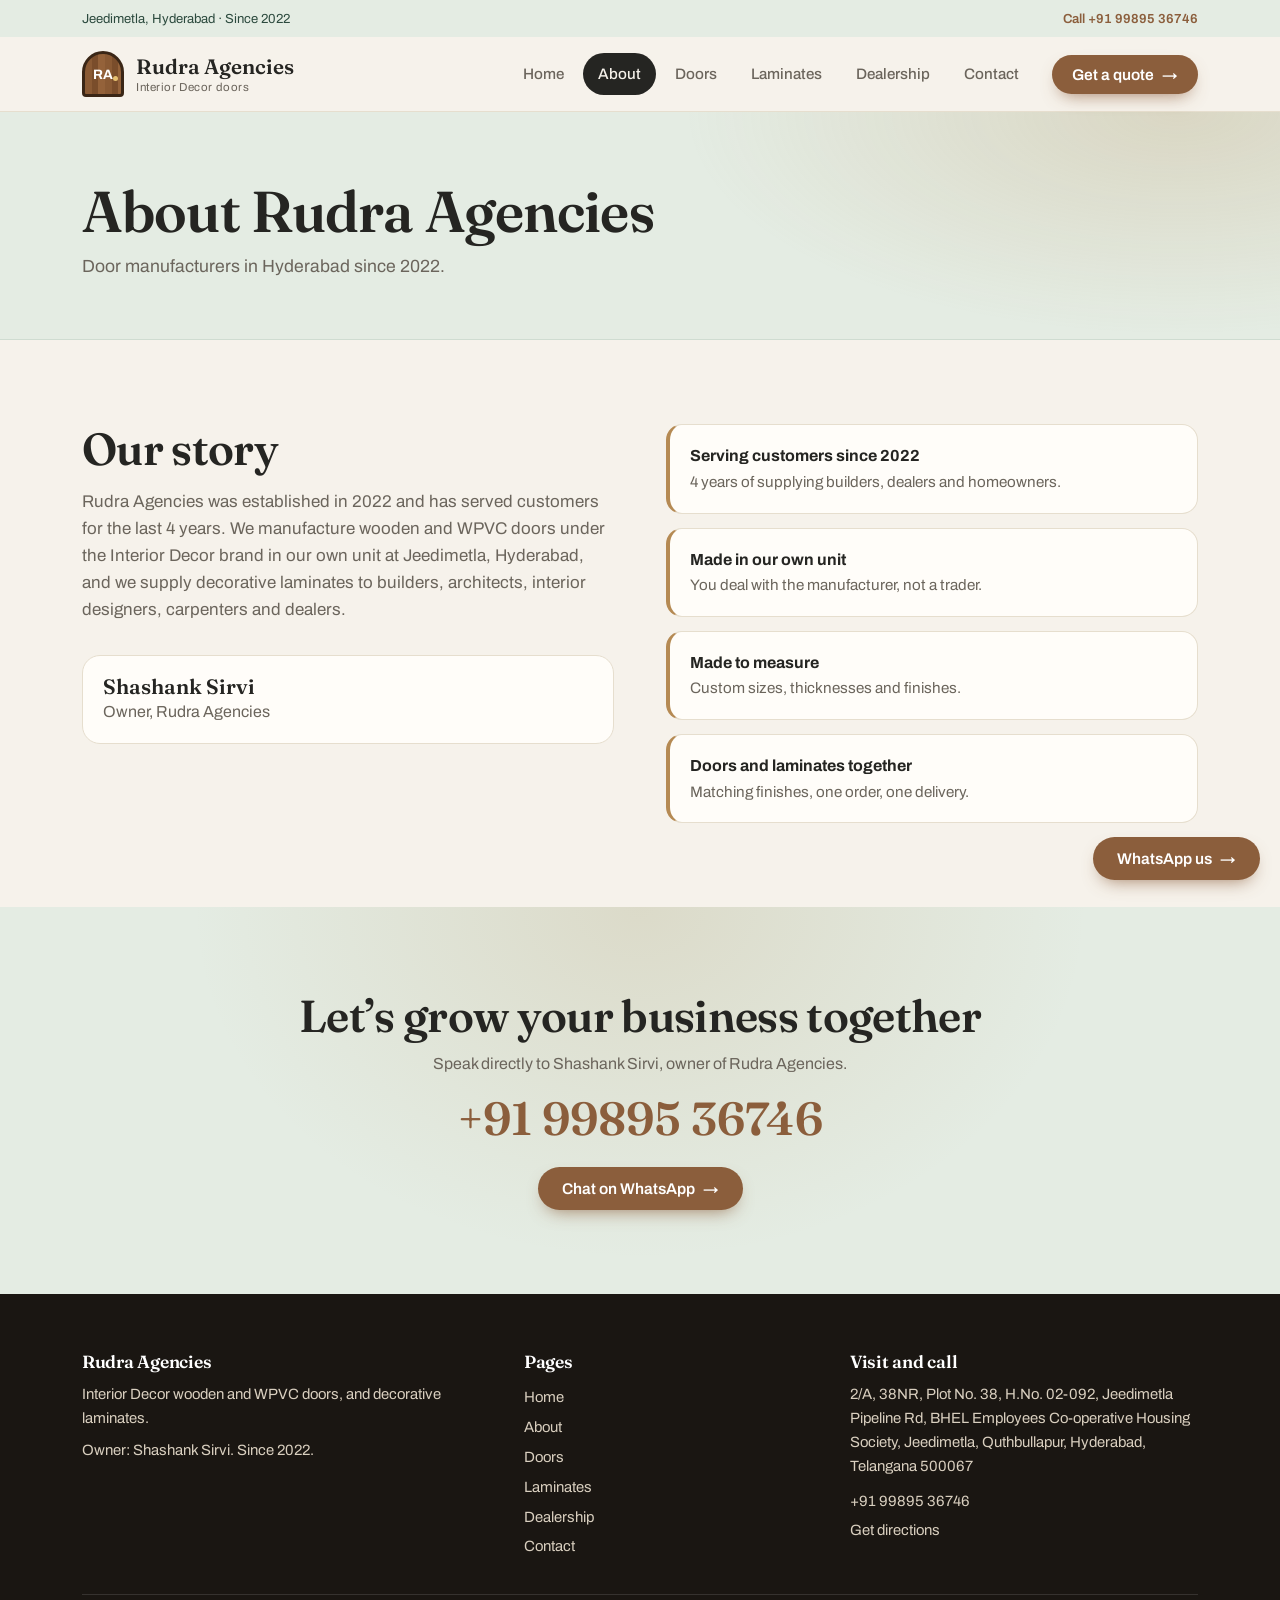
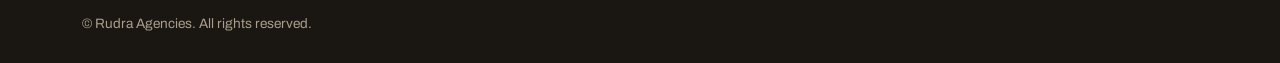
==== about.html @ baea0a68 "Add files via upload" ====
<!DOCTYPE html>
<html lang="en"><head><meta charset="utf-8"><meta name="viewport" content="width=device-width, initial-scale=1, viewport-fit=cover">
<title>About Us | Rudra Agencies, Door Manufacturers in Hyderabad</title><meta name="description" content="Rudra Agencies, owned by Shashank Sirvi, has made Interior Decor wooden and WPVC doors in Jeedimetla, Hyderabad since 2022.">
<link rel="preconnect" href="https://fonts.googleapis.com"><link rel="preconnect" href="https://fonts.gstatic.com" crossorigin>
<link href="https://fonts.googleapis.com/css2?family=Archivo:wght@400;500;600;700&family=Fraunces:opsz,wght@9..144,500;9..144,600&display=swap" rel="stylesheet">
<link rel="stylesheet" href="style.css"><script>document.documentElement.classList.add("js");setTimeout(function(){[].forEach.call(document.querySelectorAll(".rv"),function(e){e.classList.add("in")})},3500)</script></head><body>
<div class="util"><div class="wrap"><span>Jeedimetla, Hyderabad · Since 2022</span><a href="tel:+919989536746">Call +91 99895 36746</a></div></div><header class="top"><div class="wrap bar"><a class="logo" href="index.html" aria-label="Rudra Agencies home"><span class="mark" aria-hidden="true">RA</span><span><b>Rudra Agencies</b><small>Interior Decor doors</small></span></a><button class="burger" aria-label="Open menu" aria-expanded="false"><span></span></button><nav aria-label="Main"><a href="index.html">Home</a><a href="about.html" class="on" aria-current="page">About</a><a href="doors.html">Doors</a><a href="laminates.html">Laminates</a><a href="dealership.html">Dealership</a><a href="contact.html">Contact</a></nav><a class="btn" href="dealership.html">Get a quote</a></div></header>
<main><div class="pagehead"><div class="wrap"><h1>About Rudra Agencies</h1><p>Door manufacturers in Hyderabad since 2022.</p></div></div><section class="rv"><div class="wrap two">
<div><h2>Our story</h2><p class="sub">Rudra Agencies was established in 2022 and has served customers for the last 4 years. We manufacture wooden and WPVC doors under the Interior Decor brand in our own unit at Jeedimetla, Hyderabad, and we supply decorative laminates to builders, architects, interior designers, carpenters and dealers.</p>
<div class="owner"><b>Shashank Sirvi</b>Owner, Rudra Agencies</div></div>
<div class="facts"><div class="fact"><b>Serving customers since 2022</b><span>4 years of supplying builders, dealers and homeowners.</span></div>
<div class="fact"><b>Made in our own unit</b><span>You deal with the manufacturer, not a trader.</span></div>
<div class="fact"><b>Made to measure</b><span>Custom sizes, thicknesses and finishes.</span></div>
<div class="fact"><b>Doors and laminates together</b><span>Matching finishes, one order, one delivery.</span></div></div>
</div></section><div class="cta"><h2>Let’s grow your business together</h2><p style="margin:0">Speak directly to Shashank Sirvi, owner of Rudra Agencies.</p><a class="num" href="tel:+919989536746">+91 99895 36746</a><a class="btn" href="https://wa.me/919989536746?text=Hello%2C%20I%20would%20like%20to%20know%20more%20about%20your%20doors%20and%20laminates." target="_blank" rel="noopener">Chat on WhatsApp</a></div></main>
<footer class="foot2"><div class="wrap"><div class="fgrid"><div><h4>Rudra Agencies</h4><p>Interior Decor wooden and WPVC doors, and decorative laminates.</p><p>Owner: Shashank Sirvi. Since 2022.</p></div><div><h4>Pages</h4><a href="index.html">Home</a><a href="about.html">About</a><a href="doors.html">Doors</a><a href="laminates.html">Laminates</a><a href="dealership.html">Dealership</a><a href="contact.html">Contact</a></div><div><h4>Visit and call</h4><p>2/A, 38NR, Plot No. 38, H.No. 02-092, Jeedimetla Pipeline Rd, BHEL Employees Co-operative Housing Society, Jeedimetla, Quthbullapur, Hyderabad, Telangana 500067</p><a href="tel:+919989536746">+91 99895 36746</a><a href="https://maps.app.goo.gl/E9idkD42hNt2owY36" target="_blank" rel="noopener">Get directions</a></div></div><div class="copy">© Rudra Agencies. All rights reserved.</div></div></footer><div class="mbar"><a class="btn" href="tel:+919989536746">Call</a><a class="btn" href="https://wa.me/919989536746?text=Hello%2C%20I%20would%20like%20to%20know%20more%20about%20your%20doors%20and%20laminates." target="_blank" rel="noopener">WhatsApp</a></div><a class="btn fab" href="https://wa.me/919989536746?text=Hello%2C%20I%20would%20like%20to%20know%20more%20about%20your%20doors%20and%20laminates." target="_blank" rel="noopener">WhatsApp us</a><script src="app.js"></script></body></html>
---- style.css ----
:root{--bg:#F6F2EB;--surface:#FFFDF9;--ink:#252522;--muted:#6b655c;--line:#e6dece;--wal:#8B5E3C;--wal2:#744c2e;--gold:#B58A53;--deep:#25201b;--on:#fff;--st1:#e8efe6;--st2:#d5e2d8;--sage:#E4ECE3;--sage2:#cfdcd1;--sage-ink:#2c4a3e;--ring:rgba(139,94,60,.3);--sh:0 1px 2px rgba(37,37,34,.05),0 14px 34px -10px rgba(37,37,34,.16)}
@media(prefers-color-scheme:dark){:root{--bg:#16130f;--surface:#201c17;--ink:#f3eee5;--muted:#aca294;--line:#352f27;--wal:#c99a66;--wal2:#d8ab78;--deep:#0f0d0a;--on:#1b1510;--st1:#26302a;--st2:#1f2822;--sage:#1d2722;--sage2:#2a3a31;--sage-ink:#bcd5c6;--sh:0 14px 34px -10px rgba(0,0,0,.65)}}
*{box-sizing:border-box}html{scroll-behavior:smooth}
body{margin:0;background:var(--bg);color:var(--ink);font:400 1rem/1.6 Archivo,system-ui,-apple-system,"Segoe UI",sans-serif;-webkit-font-smoothing:antialiased}
h1,h2,h3,h4{font-family:Fraunces,Georgia,serif;font-weight:600;letter-spacing:-.015em;line-height:1.1}
a{color:inherit}:focus-visible{outline:3px solid var(--gold);outline-offset:3px}
.wrap{max-width:1160px;margin:0 auto;padding:0 22px}
.util{background:var(--sage);color:var(--sage-ink);font-size:.82rem}.util .wrap{display:flex;justify-content:space-between;padding-block:8px}.util a{color:var(--wal);text-decoration:none;font-weight:600}
.top{position:sticky;top:0;z-index:20;background:color-mix(in srgb,var(--bg) 88%,transparent);-webkit-backdrop-filter:blur(14px);backdrop-filter:blur(14px);border-bottom:1px solid var(--line)}
.bar{display:flex;align-items:center;gap:18px;height:74px}
.logo{display:flex;align-items:center;gap:12px;text-decoration:none;line-height:1.1}
.mark{width:42px;height:46px;border-radius:21px 21px 4px 4px;background:repeating-linear-gradient(90deg,#8a5a34 0 7px,#7a4d2b 7px 13px,#94623a 13px 20px);border:3px solid #3a2616;display:grid;place-items:center;color:#fff;font:700 .85rem Archivo,sans-serif;position:relative}
.mark:after{content:"";position:absolute;right:3px;top:56%;width:5px;height:5px;border-radius:50%;background:#e6c071}
.logo b{display:block;font:600 1.3rem Fraunces,Georgia,serif}.logo small{display:block;font-size:.72rem;color:var(--muted);letter-spacing:.05em;margin-top:2px}
nav{margin-left:auto;display:flex;gap:4px}
nav a{padding:9px 15px;border-radius:999px;text-decoration:none;font-weight:500;font-size:.95rem;color:var(--muted);transition:background .2s,color .2s}
nav a:hover{background:rgba(139,94,60,.12);color:var(--ink)}nav a.on{background:var(--ink);color:var(--bg)}
.burger{display:none;margin-left:auto;width:46px;height:46px;border-radius:12px;border:1px solid var(--line);background:var(--surface);cursor:pointer}
.burger span{display:block;width:18px;height:2px;background:var(--ink);margin:auto;box-shadow:0 6px 0 var(--ink),0 -6px 0 var(--ink)}
.btn{display:inline-flex;align-items:center;gap:8px;background:var(--wal);color:var(--on);padding:13px 24px;border-radius:999px;font:600 .97rem Archivo,sans-serif;text-decoration:none;border:0;cursor:pointer;box-shadow:0 8px 18px -8px rgba(139,94,60,.8);transition:transform .2s,background .2s}
.btn:after{content:"→"}.btn:hover{transform:translateY(-2px);background:var(--wal2)}
.btn.ghost,.btn.alt{background:transparent;color:inherit;box-shadow:none;border:1.5px solid currentColor}.btn.ghost:hover,.btn.alt:hover{background:rgba(139,94,60,.12)}
.top .btn{padding:11px 20px}
section{padding:84px 0}
h2{font-size:clamp(2rem,4vw,2.8rem);margin:0 0 14px}
.eyebrow{display:inline-block;font:600 .76rem Archivo,sans-serif;letter-spacing:.15em;text-transform:uppercase;color:var(--wal);margin-bottom:14px}
.sub{color:var(--muted);max-width:42em;margin:0 0 32px;font-size:1.06rem}.sec-head{max-width:40em;margin-bottom:38px}.sec-head .sub{margin:0}
.hero2{padding:64px 0 76px;background:radial-gradient(55% 70% at 88% 15%,rgba(150,190,165,.38),transparent 70%),radial-gradient(45% 55% at 0 100%,rgba(139,94,60,.14),transparent 70%)}
.hgrid{display:grid;grid-template-columns:1.05fr .95fr;gap:52px;align-items:center}
.hero2 h1{font-size:clamp(2.6rem,5.8vw,4.5rem);margin:0 0 20px}.hero2 h1 em{font-style:italic;color:var(--wal)}
.lead{font-size:1.15rem;color:var(--muted);max-width:32em;margin:0 0 30px}
.cta-row{display:flex;flex-wrap:wrap;gap:12px;margin-bottom:38px}
.stats{list-style:none;display:flex;gap:34px;padding:24px 0 0;margin:0;border-top:1px solid var(--line)}
.stats b{display:block;font:600 1.7rem Fraunces,Georgia,serif}.stats span{font-size:.85rem;color:var(--muted)}
.stage{background:linear-gradient(180deg,var(--st1),var(--st2));border-radius:30px;padding:38px 24px 24px;box-shadow:var(--sh);text-align:center}
.frame{width:min(210px,62%);margin:0 auto;padding:9px 9px 0;background:#3b2a1c;border-radius:12px 12px 0 0;box-shadow:0 24px 30px -16px rgba(0,0,0,.55)}
.leaf{height:340px;position:relative;background:radial-gradient(circle at 86% 54%,#ecc979 0 5px,#b8893a 6px 8px,transparent 9px),var(--finish);transition:background .5s;box-shadow:inset 0 0 0 1px rgba(0,0,0,.28)}
.leaf:before,.leaf:after{content:"";position:absolute;left:15%;right:15%;border-radius:3px;box-shadow:inset 0 2px 6px rgba(0,0,0,.32),0 1px 0 rgba(255,255,255,.2)}
.leaf:before{top:8%;height:33%}.leaf:after{bottom:8%;height:40%}
.floor{width:min(270px,84%);height:12px;margin:-2px auto 0;background:rgba(0,0,0,.2);border-radius:50%;filter:blur(7px)}
.sws{display:flex;justify-content:center;gap:11px;margin-top:22px;flex-wrap:wrap}
.sw2{width:38px;height:38px;border-radius:50%;border:3px solid #fff;box-shadow:0 0 0 1px var(--line),0 4px 8px rgba(0,0,0,.2);background:var(--finish);cursor:pointer;padding:0;transition:transform .2s}
.sw2:hover{transform:scale(1.1)}.sw2[aria-pressed="true"]{box-shadow:0 0 0 3px var(--wal)}
.fname{margin:14px 0 0;font-weight:600}.fnote{margin:2px 0 0;font-size:.85rem;color:var(--muted)}
.chips{display:flex;flex-wrap:wrap;gap:10px;padding:0;margin:0;list-style:none}
.chips li{padding:10px 18px;border:1px solid var(--line);border-radius:999px;background:var(--surface);font-weight:500;font-size:.93rem}
.duo{display:grid;grid-template-columns:1fr 1fr;gap:22px}
.big{position:relative;border-radius:26px;min-height:350px;padding:32px;color:#fff;display:flex;flex-direction:column;justify-content:end;text-decoration:none;overflow:hidden;background:var(--finish);box-shadow:var(--sh);transition:transform .3s}
.big:hover{transform:translateY(-6px)}.big h3{font-size:2rem;margin:0 0 8px}.big p{margin:0 0 16px;max-width:24em;color:#f3eadc}.big span{font-weight:600}.big span:after{content:" →"}
.steps{display:grid;grid-template-columns:repeat(auto-fit,minmax(220px,1fr));gap:22px;list-style:none;padding:0;margin:0;counter-reset:s}
.steps li{counter-increment:s;background:var(--surface);border:1px solid var(--line);border-radius:22px;padding:26px}
.steps li:before{content:counter(s,decimal-leading-zero);font:600 2.2rem Fraunces,Georgia,serif;color:var(--gold);display:block;margin-bottom:8px}
.steps b{display:block;margin-bottom:4px;font-size:1.05rem}.steps span{color:var(--muted);font-size:.95rem}
.pagehead{background:radial-gradient(55% 140% at 92% 0,rgba(181,138,83,.22),transparent 70%),var(--sage);color:var(--ink);padding:68px 0 58px;border-bottom:1px solid var(--sage2)}
.pagehead h1{font-size:clamp(2.3rem,5vw,3.6rem);margin:0 0 10px}.pagehead p{margin:0;color:var(--muted);max-width:40em;font-size:1.1rem}
.cards{display:grid;grid-template-columns:repeat(auto-fit,minmax(250px,1fr));gap:22px}
.pcard{background:var(--surface);border:1px solid var(--line);border-radius:22px;padding:14px 14px 24px;box-shadow:var(--sh);transition:transform .25s}.pcard:hover{transform:translateY(-6px)}
.pcard h3{font-size:1.4rem;margin:0 8px 6px}.pcard p{margin:0 8px 10px;color:var(--muted);font-size:.97rem}.pcard .use{color:var(--wal);font-weight:600;font-size:.9rem}
.pcard .btn{margin:6px 8px 0;padding:10px 18px;font-size:.9rem}
.art{background:linear-gradient(180deg,var(--st1),var(--st2));border-radius:14px;height:250px;margin-bottom:18px;display:grid;place-items:end center;overflow:hidden}
.art.s{height:160px;place-items:center}
.vis{width:118px;height:206px;border-radius:6px 6px 0 0;position:relative;background:radial-gradient(circle at 85% 54%,#ecc979 0 4px,#b8893a 5px 6px,transparent 7px),var(--finish);box-shadow:inset 0 0 0 5px rgba(0,0,0,.3),0 14px 22px -8px rgba(0,0,0,.4)}
.vis.door:before,.vis.door:after{content:"";position:absolute;left:16%;right:16%;border-radius:2px;box-shadow:inset 0 2px 4px rgba(0,0,0,.3),0 1px 0 rgba(255,255,255,.18)}
.vis.door:before{top:8%;height:32%}.vis.door:after{bottom:8%;height:40%}
.vis.sheet{width:68%;height:96px;border-radius:12px;background:var(--finish);box-shadow:0 14px 22px -8px rgba(0,0,0,.4),inset 0 0 0 1px rgba(255,255,255,.2)}
.two{display:grid;grid-template-columns:1fr 1fr;gap:52px;align-items:start}.facts{display:grid;gap:14px}
.fact{background:var(--surface);border:1px solid var(--line);border-left:4px solid var(--gold);border-radius:16px;padding:18px 20px}.fact b{display:block}.fact span{color:var(--muted);font-size:.95rem}
.owner{margin-top:24px;background:var(--surface);border:1px solid var(--line);border-radius:18px;padding:18px 20px;color:var(--muted)}.owner b{display:block;font:600 1.3rem Fraunces,Georgia,serif;color:var(--ink)}
.deal{background:var(--sage);color:var(--ink);padding:72px 0}.deal .sub{color:var(--muted)}
.dgrid{display:grid;grid-template-columns:.9fr 1.1fr;gap:52px;align-items:start}
.perks{list-style:none;padding:0;margin:0;display:grid;gap:14px}.perks li{padding-left:18px;border-left:3px solid var(--gold)}
form{display:grid;gap:14px;background:var(--surface);color:var(--ink);border-radius:24px;padding:30px;box-shadow:var(--sh)}
.row{display:grid;grid-template-columns:1fr 1fr;gap:14px}label{font-weight:600;font-size:.88rem;display:grid;gap:6px}
input,select,textarea{font:inherit;color:var(--ink);background:var(--bg);border:1.5px solid var(--line);border-radius:12px;padding:12px 14px;width:100%;transition:border-color .2s,box-shadow .2s}
textarea{min-height:90px;resize:vertical}input:focus,select:focus,textarea:focus{outline:0;border-color:var(--wal);box-shadow:0 0 0 4px var(--ring)}
.hint{font-size:.83rem;color:var(--muted);margin:0}.ok{color:var(--wal);font-weight:600;margin:0}
.cta{background:var(--sage);color:var(--ink);text-align:center;padding:84px 22px;position:relative;overflow:hidden}
.cta:before{content:"";position:absolute;inset:0;background:radial-gradient(50% 130% at 50% 0,rgba(181,138,83,.18),transparent 70%)}
.cta>*{position:relative}.cta h2{margin:0 0 10px}.cta p{color:var(--muted);margin:0}
.cta .num{display:block;font:600 clamp(2rem,4.5vw,2.9rem) Fraunces,Georgia,serif;text-decoration:none;color:var(--wal);margin:14px 0 20px}

.foot2{background:#1a1612;color:#d9cfbf;padding:58px 0 28px;font-size:.93rem}
.fgrid{display:grid;grid-template-columns:1.4fr 1fr 1.2fr;gap:36px}.foot2 h4{font-size:1.1rem;color:#fff;margin:0 0 12px}.foot2 p{margin:0 0 8px}
.foot2 a{color:#d9cfbf;text-decoration:none;display:block;padding:3px 0}.foot2 a:hover{color:var(--gold)}
.copy{border-top:1px solid rgba(255,255,255,.12);margin-top:32px;padding-top:18px;font-size:.85rem;color:#a99d8b}
.fab{position:fixed;right:20px;bottom:20px;z-index:30}.mbar{display:none}
.js .rv{opacity:0;transform:translateY(18px);transition:opacity .7s,transform .7s}.js .rv.in{opacity:1;transform:none}
@media(max-width:820px){
.util{display:none}.burger{display:block}.top .btn{display:none}
nav{position:absolute;left:0;right:0;top:100%;flex-direction:column;background:var(--surface);padding:12px 18px 16px;border-bottom:1px solid var(--line);display:none;margin:0}
.top.open nav{display:flex}nav a{padding:13px 16px}
.hgrid,.duo,.two,.dgrid,.row,.fgrid{grid-template-columns:1fr}.hgrid{gap:36px}section{padding:60px 0}.hero2{padding:36px 0 56px}
.leaf{height:290px}.stats{gap:22px}
.mbar{display:grid;grid-template-columns:1fr 1fr;gap:10px;position:fixed;left:0;right:0;bottom:0;z-index:30;padding:10px 14px calc(10px + env(safe-area-inset-bottom,0px));background:var(--surface);border-top:1px solid var(--line)}
.mbar .btn{justify-content:center}.fab{display:none}body{padding-bottom:78px}}
@media(prefers-reduced-motion:reduce){*{scroll-behavior:auto!important;transition:none!important}.js .rv{opacity:1;transform:none}}
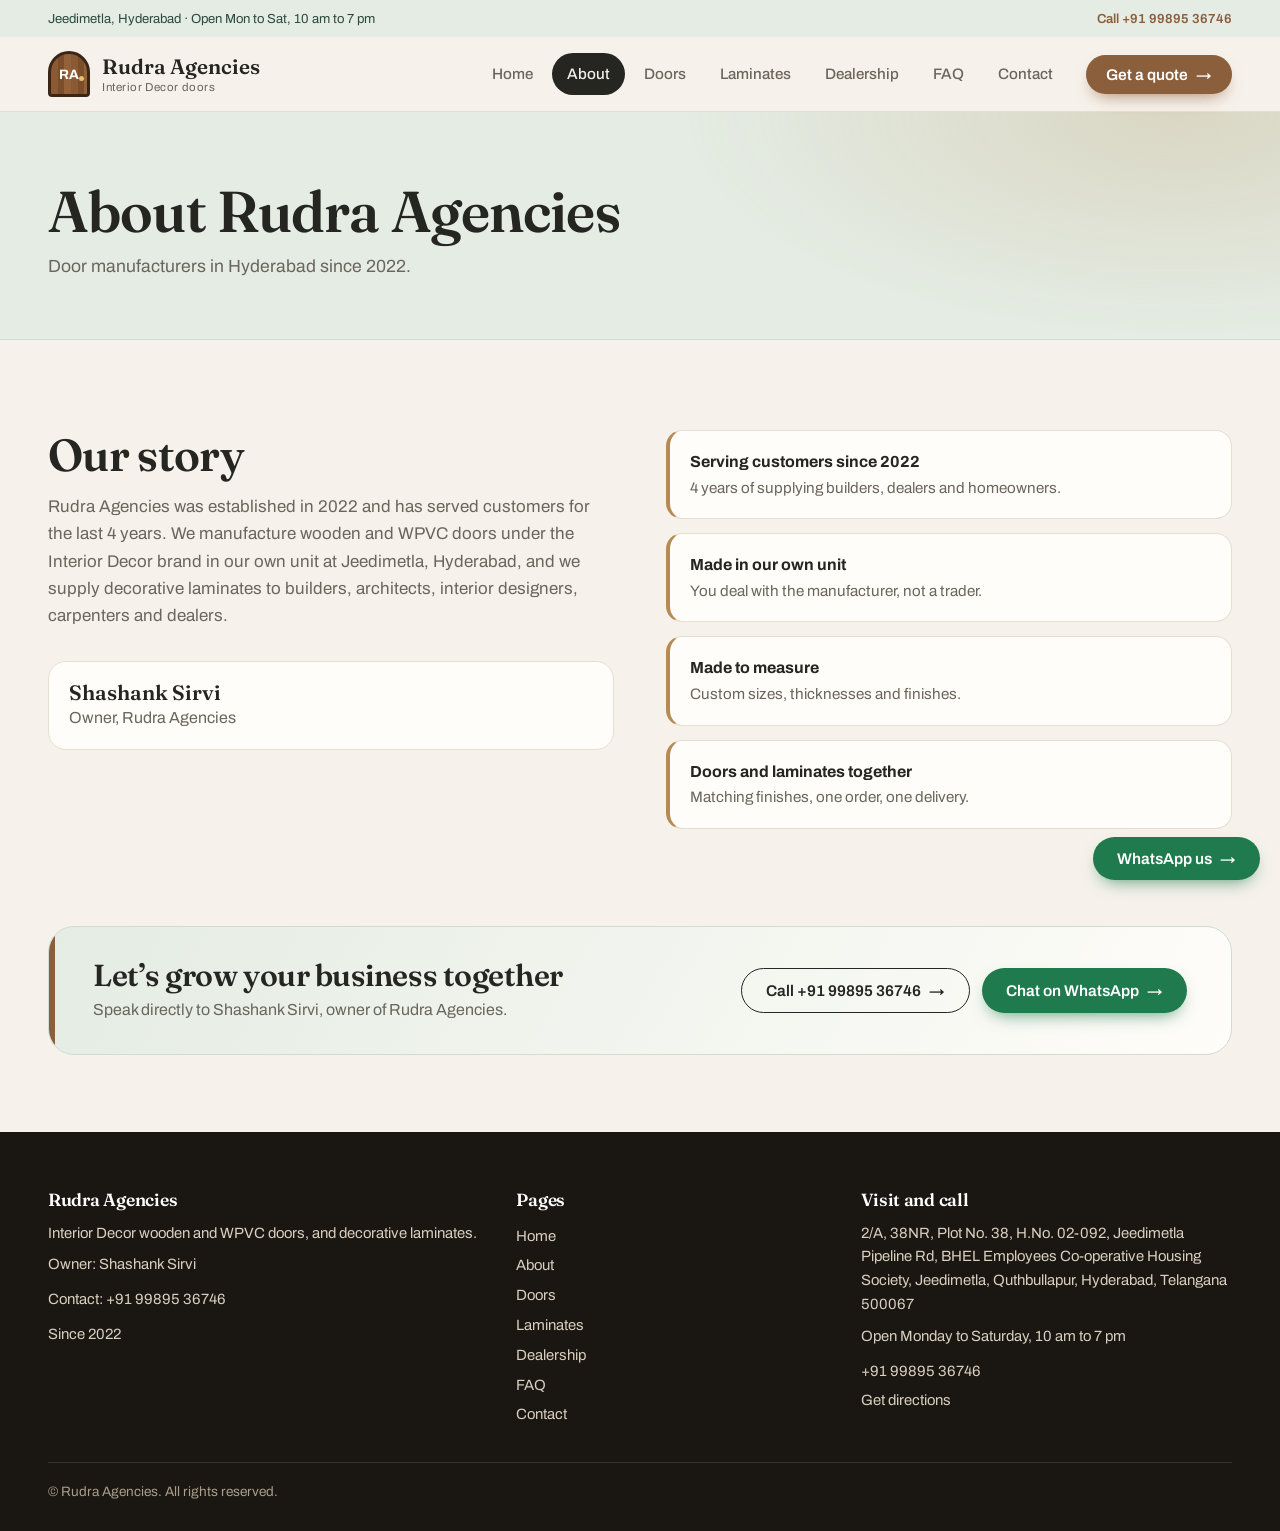
==== commit 14ae059f: "Add files via upload" ====
--- a/about.html
+++ b/about.html
@@ -3,8 +3,8 @@
 <title>About Us | Rudra Agencies, Door Manufacturers in Hyderabad</title><meta name="description" content="Rudra Agencies, owned by Shashank Sirvi, has made Interior Decor wooden and WPVC doors in Jeedimetla, Hyderabad since 2022.">
 <link rel="preconnect" href="https://fonts.googleapis.com"><link rel="preconnect" href="https://fonts.gstatic.com" crossorigin>
 <link href="https://fonts.googleapis.com/css2?family=Archivo:wght@400;500;600;700&family=Fraunces:opsz,wght@9..144,500;9..144,600&display=swap" rel="stylesheet">
-<link rel="stylesheet" href="style.css"><script>document.documentElement.classList.add("js");setTimeout(function(){[].forEach.call(document.querySelectorAll(".rv"),function(e){e.classList.add("in")})},3500)</script></head><body>
-<div class="util"><div class="wrap"><span>Jeedimetla, Hyderabad · Since 2022</span><a href="tel:+919989536746">Call +91 99895 36746</a></div></div><header class="top"><div class="wrap bar"><a class="logo" href="index.html" aria-label="Rudra Agencies home"><span class="mark" aria-hidden="true">RA</span><span><b>Rudra Agencies</b><small>Interior Decor doors</small></span></a><button class="burger" aria-label="Open menu" aria-expanded="false"><span></span></button><nav aria-label="Main"><a href="index.html">Home</a><a href="about.html" class="on" aria-current="page">About</a><a href="doors.html">Doors</a><a href="laminates.html">Laminates</a><a href="dealership.html">Dealership</a><a href="contact.html">Contact</a></nav><a class="btn" href="dealership.html">Get a quote</a></div></header>
+<link rel="stylesheet" href="style.css"><script>document.documentElement.classList.add("js");setTimeout(function(){[].forEach.call(document.querySelectorAll(".rv"),function(e){e.classList.add("in")})},3500)</script></head><body data-page="about">
+<div class="util"><div class="wrap"><span>Jeedimetla, Hyderabad · Open Mon to Sat, 10 am to 7 pm</span><a href="tel:+919989536746">Call +91 99895 36746</a></div></div><header class="top"><div class="wrap bar"><a class="logo" href="index.html" aria-label="Rudra Agencies home"><span class="mark" aria-hidden="true">RA</span><span><b>Rudra Agencies</b><small>Interior Decor doors</small></span></a><button class="burger" aria-label="Open menu" aria-expanded="false"><span></span></button><nav aria-label="Main"><a href="index.html">Home</a><a href="about.html" class="on" aria-current="page">About</a><a href="doors.html">Doors</a><a href="laminates.html">Laminates</a><a href="dealership.html">Dealership</a><a href="faq.html">FAQ</a><a href="contact.html">Contact</a></nav><a class="btn" href="dealership.html">Get a quote</a></div></header>
 <main><div class="pagehead"><div class="wrap"><h1>About Rudra Agencies</h1><p>Door manufacturers in Hyderabad since 2022.</p></div></div><section class="rv"><div class="wrap two">
 <div><h2>Our story</h2><p class="sub">Rudra Agencies was established in 2022 and has served customers for the last 4 years. We manufacture wooden and WPVC doors under the Interior Decor brand in our own unit at Jeedimetla, Hyderabad, and we supply decorative laminates to builders, architects, interior designers, carpenters and dealers.</p>
 <div class="owner"><b>Shashank Sirvi</b>Owner, Rudra Agencies</div></div>
@@ -12,5 +12,5 @@
 <div class="fact"><b>Made in our own unit</b><span>You deal with the manufacturer, not a trader.</span></div>
 <div class="fact"><b>Made to measure</b><span>Custom sizes, thicknesses and finishes.</span></div>
 <div class="fact"><b>Doors and laminates together</b><span>Matching finishes, one order, one delivery.</span></div></div>
-</div></section><div class="cta"><h2>Let’s grow your business together</h2><p style="margin:0">Speak directly to Shashank Sirvi, owner of Rudra Agencies.</p><a class="num" href="tel:+919989536746">+91 99895 36746</a><a class="btn" href="https://wa.me/919989536746?text=Hello%2C%20I%20would%20like%20to%20know%20more%20about%20your%20doors%20and%20laminates." target="_blank" rel="noopener">Chat on WhatsApp</a></div></main>
-<footer class="foot2"><div class="wrap"><div class="fgrid"><div><h4>Rudra Agencies</h4><p>Interior Decor wooden and WPVC doors, and decorative laminates.</p><p>Owner: Shashank Sirvi. Since 2022.</p></div><div><h4>Pages</h4><a href="index.html">Home</a><a href="about.html">About</a><a href="doors.html">Doors</a><a href="laminates.html">Laminates</a><a href="dealership.html">Dealership</a><a href="contact.html">Contact</a></div><div><h4>Visit and call</h4><p>2/A, 38NR, Plot No. 38, H.No. 02-092, Jeedimetla Pipeline Rd, BHEL Employees Co-operative Housing Society, Jeedimetla, Quthbullapur, Hyderabad, Telangana 500067</p><a href="tel:+919989536746">+91 99895 36746</a><a href="https://maps.app.goo.gl/E9idkD42hNt2owY36" target="_blank" rel="noopener">Get directions</a></div></div><div class="copy">© Rudra Agencies. All rights reserved.</div></div></footer><div class="mbar"><a class="btn" href="tel:+919989536746">Call</a><a class="btn" href="https://wa.me/919989536746?text=Hello%2C%20I%20would%20like%20to%20know%20more%20about%20your%20doors%20and%20laminates." target="_blank" rel="noopener">WhatsApp</a></div><a class="btn fab" href="https://wa.me/919989536746?text=Hello%2C%20I%20would%20like%20to%20know%20more%20about%20your%20doors%20and%20laminates." target="_blank" rel="noopener">WhatsApp us</a><script src="app.js"></script></body></html>
+</div></section><section class="cta2 rv"><div class="wrap"><div class="cta-card"><div class="cta-text"><h2>Let’s grow your business together</h2><p>Speak directly to Shashank Sirvi, owner of Rudra Agencies.</p></div><div class="cta-actions"><a class="btn alt" href="tel:+919989536746">Call +91 99895 36746</a><a class="btn" href="https://wa.me/919989536746?text=Hello%2C%20I%20would%20like%20to%20know%20more%20about%20your%20doors%20and%20laminates." target="_blank" rel="noopener">Chat on WhatsApp</a></div></div></div></section></main>
+<footer class="foot2"><div class="wrap"><div class="fgrid"><div><h4>Rudra Agencies</h4><p>Interior Decor wooden and WPVC doors, and decorative laminates.</p><p>Owner: Shashank Sirvi</p><a href="tel:+919989536746">Contact: +91 99895 36746</a><p style="margin-top:8px">Since 2022</p></div><div><h4>Pages</h4><a href="index.html">Home</a><a href="about.html">About</a><a href="doors.html">Doors</a><a href="laminates.html">Laminates</a><a href="dealership.html">Dealership</a><a href="faq.html">FAQ</a><a href="contact.html">Contact</a></div><div><h4>Visit and call</h4><p>2/A, 38NR, Plot No. 38, H.No. 02-092, Jeedimetla Pipeline Rd, BHEL Employees Co-operative Housing Society, Jeedimetla, Quthbullapur, Hyderabad, Telangana 500067</p><p>Open Monday to Saturday, 10 am to 7 pm</p><a href="tel:+919989536746">+91 99895 36746</a><a href="https://maps.app.goo.gl/E9idkD42hNt2owY36" target="_blank" rel="noopener">Get directions</a></div></div><div class="copy">© Rudra Agencies. All rights reserved.</div></div></footer><div class="mbar"><a class="btn" href="tel:+919989536746">Call</a><a class="btn" href="https://wa.me/919989536746?text=Hello%2C%20I%20would%20like%20to%20know%20more%20about%20your%20doors%20and%20laminates." target="_blank" rel="noopener">WhatsApp</a></div><a class="btn fab" href="https://wa.me/919989536746?text=Hello%2C%20I%20would%20like%20to%20know%20more%20about%20your%20doors%20and%20laminates." target="_blank" rel="noopener">WhatsApp us</a><script src="app.js"></script></body></html>
--- a/style.css
+++ b/style.css
@@ -95,3 +95,73 @@
 .mbar{display:grid;grid-template-columns:1fr 1fr;gap:10px;position:fixed;left:0;right:0;bottom:0;z-index:30;padding:10px 14px calc(10px + env(safe-area-inset-bottom,0px));background:var(--surface);border-top:1px solid var(--line)}
 .mbar .btn{justify-content:center}.fab{display:none}body{padding-bottom:78px}}
 @media(prefers-reduced-motion:reduce){*{scroll-behavior:auto!important;transition:none!important}.js .rv{opacity:1;transform:none}}
+
+:root{--ease:cubic-bezier(.22,.7,.2,1)}
+.wrap{max-width:1280px;padding:0 clamp(22px,4vw,48px)}
+@media(min-width:1600px){.wrap{max-width:1400px}}
+section{padding:clamp(56px,7vw,96px) 0}
+.hero2{min-height:clamp(560px,calc(100vh - 120px),820px);display:flex;align-items:center;padding:56px 0 64px}.hero2 .wrap{width:100%}
+.hgrid{gap:clamp(36px,5vw,84px)}
+.leaf{height:clamp(320px,46vh,440px)}.frame{width:min(clamp(200px,17vw,250px),64%)}
+.cards{grid-template-columns:repeat(auto-fit,minmax(215px,1fr))}
+.big{min-height:clamp(320px,38vh,440px)}
+.cta{padding:clamp(60px,7vw,96px) 22px}
+body{animation:pg .6s var(--ease) both}@keyframes pg{from{opacity:0}to{opacity:1}}
+@view-transition{navigation:auto}
+.top{transition:box-shadow .3s,background .3s}.bar{transition:height .35s var(--ease)}
+.top.scrolled{box-shadow:0 8px 24px -14px rgba(37,37,34,.35)}.top.scrolled .bar{height:62px}
+nav a{transition:background .3s var(--ease),color .3s}
+.btn{transition:transform .3s var(--ease),background .3s,box-shadow .3s}.btn:after{transition:transform .3s var(--ease)}.btn:hover:after{transform:translateX(4px)}.btn:active{transform:scale(.98)}
+.pcard,.big,.fact,.sw2{transition:transform .4s var(--ease),box-shadow .4s}
+.pcard:hover,.big:hover{box-shadow:0 22px 44px -16px rgba(37,37,34,.3)}.fact:hover{transform:translateX(4px)}
+.js .rv{transform:translateY(24px);transition:opacity .8s var(--ease),transform .8s var(--ease);transition-delay:calc(var(--d,0)*90ms)}.js .rv.in{transform:none}
+.hero2 .hgrid>div:first-child>*{animation:up .9s var(--ease) both;animation-delay:calc(var(--i,0)*100ms + 100ms)}
+.hero2 .stage{animation:up 1s var(--ease) .3s both}
+@keyframes up{from{opacity:0;transform:translateY(26px)}to{opacity:1;transform:none}}
+.chips li{transition:transform .3s var(--ease),background .3s}.chips li:hover{transform:translateY(-3px);background:var(--sage)}
+@media(max-width:820px){.hero2{min-height:0;display:block;padding:36px 0 56px}.leaf{height:290px}
+nav{display:flex;opacity:0;visibility:hidden;transform:translateY(-10px);transition:opacity .3s,transform .35s var(--ease),visibility .3s}
+.top.open nav{opacity:1;visibility:visible;transform:none}.top.scrolled .bar{height:66px}}
+@media(prefers-reduced-motion:reduce){body,.hero2 .hgrid>div:first-child>*,.hero2 .stage{animation:none!important}.js .rv{transition:none!important}}
+
+:root{--green:#2f6b55;--wa:#1f7a4d;--wa2:#17613d;--wa-on:#fff}
+@media(prefers-color-scheme:dark){:root{--green:#6fb597;--wa:#3bb67f;--wa2:#52c993;--wa-on:#0b1f15}}
+a.btn[href*="wa.me"]:not(.ghost){background:var(--wa);color:var(--wa-on);box-shadow:0 8px 18px -8px rgba(31,122,77,.8)}
+a.btn[href*="wa.me"]:not(.ghost):hover{background:var(--wa2)}
+a.btn.ghost[href*="wa.me"]{color:var(--wa);border-color:var(--wa)}
+.steps li:before{color:var(--wal)}
+.badge{display:inline-block;margin:0 8px 10px;padding:4px 12px;border-radius:999px;font:600 .75rem Archivo,sans-serif;letter-spacing:.04em}
+.t-w{background:#f3e6d4;color:#6a4527}.t-a{background:#d9ebe8;color:#1d5550}.t-g{background:#dfe9de;color:#2c5a45}.t-s{background:#ece6da;color:#5d5346}
+[data-page="doors"] .pcard{border-top:4px solid var(--wal)}
+[data-page="doors"] .pagehead{background:radial-gradient(55% 140% at 92% 0,rgba(181,138,83,.32),transparent 70%),#efe4d2;border-bottom-color:#e0d0b6}
+[data-page="doors"] .art{background:linear-gradient(180deg,#f3e9d9,#e6d7bf)}
+[data-page="laminates"] .pcard{border-top:4px solid var(--green)}
+[data-page="laminates"] .eyebrow,[data-page="laminates"] .pcard .use{color:var(--green)}
+[data-page="laminates"] .pagehead{background:radial-gradient(55% 140% at 92% 0,rgba(111,181,151,.35),transparent 70%),var(--sage)}
+[data-page="index"] .deal{background:var(--sage)}
+[data-page="dealership"] .deal{background:var(--bg)}[data-page="dealership"] form{border:1px solid var(--line)}
+@media(prefers-color-scheme:dark){.t-w{background:rgba(201,154,102,.18);color:#e4c29a}.t-a{background:rgba(111,181,151,.16);color:#a6d9c3}.t-g{background:rgba(111,181,151,.12);color:#b5d9c7}.t-s{background:rgba(255,255,255,.08);color:#d2c8b8}
+[data-page="doors"] .pagehead{background:radial-gradient(55% 140% at 92% 0,rgba(181,138,83,.22),transparent 70%),#2a2218;border-bottom-color:#3a2f22}[data-page="doors"] .art{background:linear-gradient(180deg,#2e261c,#251f17)}}
+
+.cta2{padding:8px 0 clamp(48px,6vw,80px)}
+.cta-card{display:flex;align-items:center;justify-content:space-between;flex-wrap:wrap;gap:20px 40px;background:linear-gradient(120deg,var(--sage),var(--surface));border:1px solid var(--sage2);border-radius:26px;padding:clamp(22px,3vw,32px) clamp(24px,4vw,44px);position:relative;overflow:hidden}
+.cta-card:before{content:"";position:absolute;left:0;top:0;bottom:0;width:6px;background:var(--wal)}
+.cta-text h2{font-size:clamp(1.4rem,2.4vw,1.9rem);margin:0 0 4px}.cta-text p{margin:0;color:var(--muted)}
+.cta-actions{display:flex;gap:12px;flex-wrap:wrap}
+@media(max-width:820px){.cta-actions{width:100%}.cta-actions .btn{flex:1;justify-content:center;padding-inline:14px}}
+
+.faqwrap{display:grid;grid-template-columns:1.6fr .8fr;gap:clamp(28px,4vw,56px);align-items:start}
+.faqhome{display:grid;grid-template-columns:.8fr 1.4fr;gap:clamp(28px,4vw,64px);align-items:start}
+.faqs{display:grid;gap:12px}
+.faq{background:var(--surface);border:1px solid var(--line);border-radius:18px;transition:box-shadow .3s,border-color .3s}
+.faq:hover{border-color:var(--gold)}.faq[open]{border-color:var(--wal);box-shadow:var(--sh)}
+.faq summary{list-style:none;cursor:pointer;padding:18px 22px;font-weight:600;display:flex;justify-content:space-between;gap:16px;align-items:center}
+.faq summary::-webkit-details-marker{display:none}
+.faq summary:after{content:"+";font:500 1.6rem/1 Archivo,sans-serif;color:var(--wal);transition:transform .35s var(--ease)}
+.faq[open] summary:after{transform:rotate(45deg)}
+.ans{padding:0 22px 20px;color:var(--muted)}.ans p{margin:0}
+details[open] .ans{animation:fdown .4s var(--ease)}@keyframes fdown{from{opacity:0;transform:translateY(-8px)}to{opacity:1;transform:none}}
+.faqside{position:sticky;top:96px;background:var(--sage);border:1px solid var(--sage2);border-radius:22px;padding:26px}
+.faqside h3{margin:0 0 6px;font-size:1.45rem}.faqside p{color:var(--muted);margin:0 0 18px}.faqside .btn{display:flex;justify-content:center;margin-bottom:10px}
+@media(max-width:820px){.faqwrap,.faqhome{grid-template-columns:1fr}.faqside{position:static}}
+@media(prefers-reduced-motion:reduce){details[open] .ans{animation:none}}
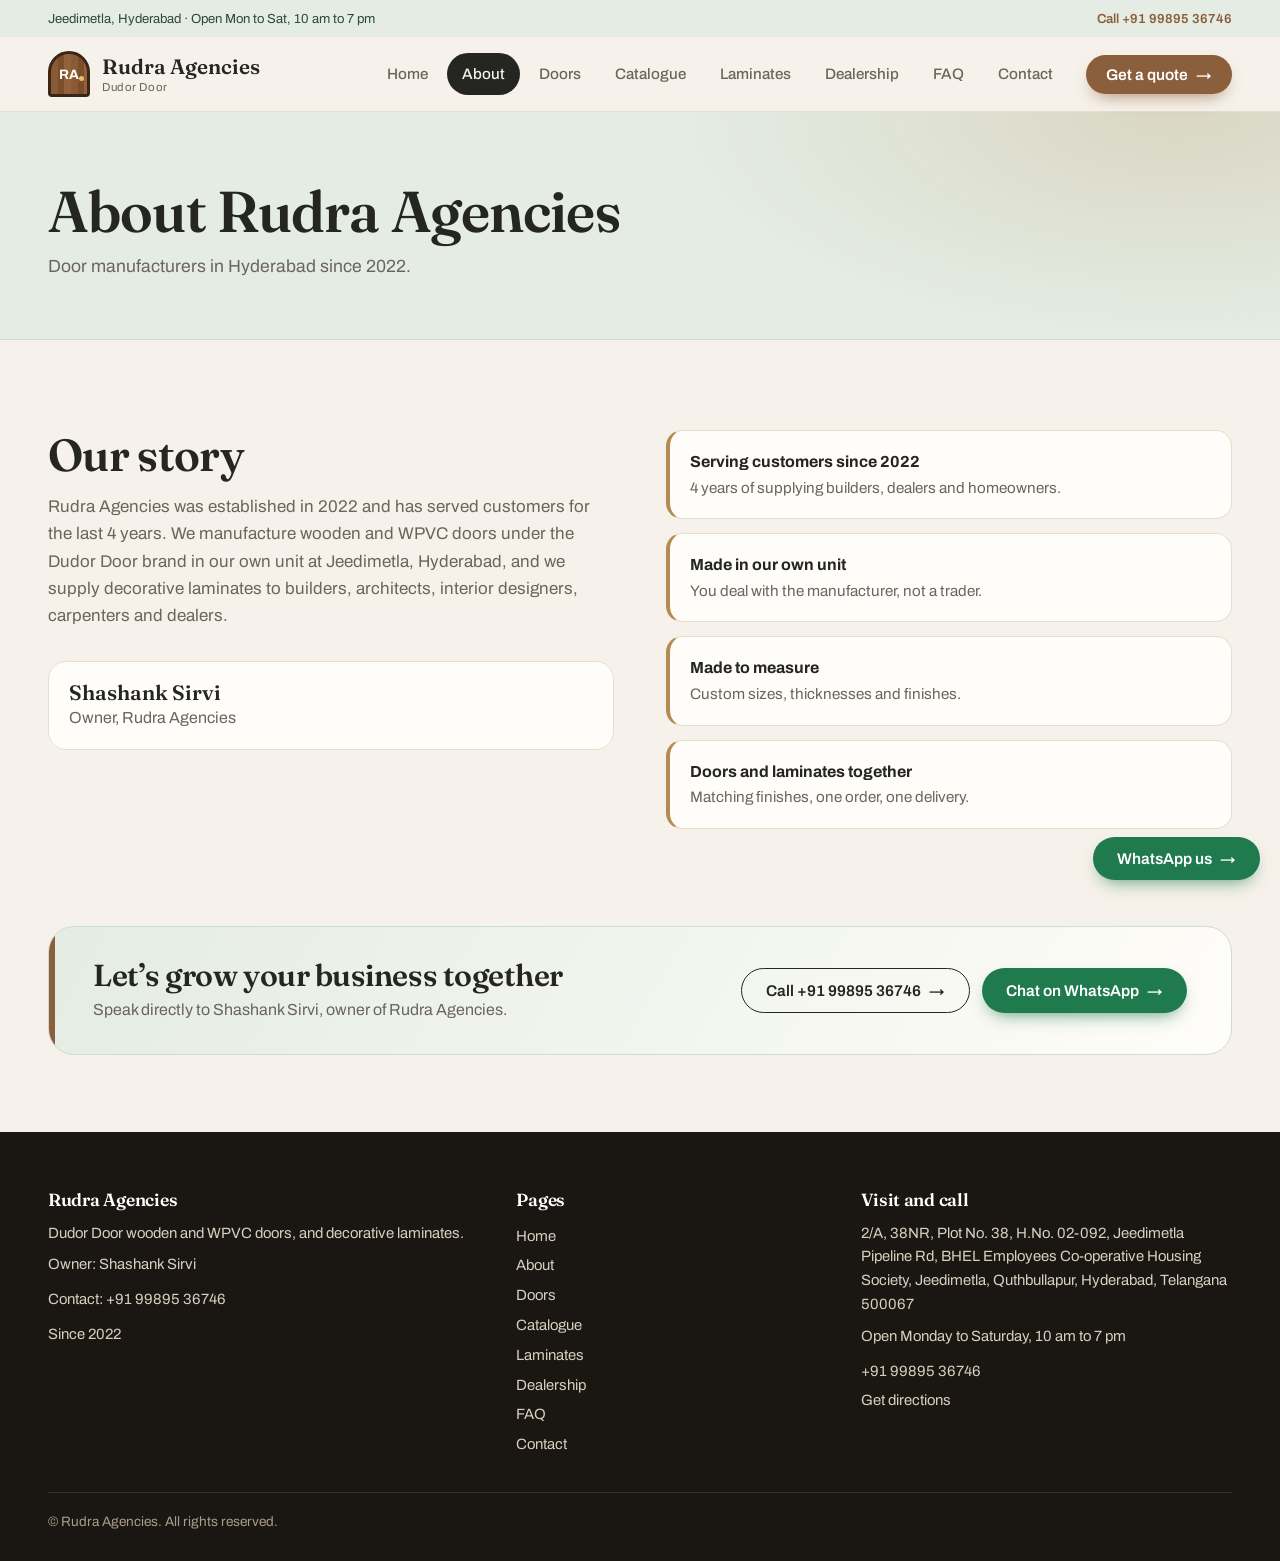
==== commit 76131bcf: "Add files via upload" ====
--- a/about.html
+++ b/about.html
@@ -1,16 +1,16 @@
 <!DOCTYPE html>
 <html lang="en"><head><meta charset="utf-8"><meta name="viewport" content="width=device-width, initial-scale=1, viewport-fit=cover">
-<title>About Us | Rudra Agencies, Door Manufacturers in Hyderabad</title><meta name="description" content="Rudra Agencies, owned by Shashank Sirvi, has made Interior Decor wooden and WPVC doors in Jeedimetla, Hyderabad since 2022.">
+<title>About Us | Rudra Agencies, Door Manufacturers in Hyderabad</title><meta name="description" content="Rudra Agencies, owned by Shashank Sirvi, has made Dudor Door wooden and WPVC doors in Jeedimetla, Hyderabad since 2022.">
 <link rel="preconnect" href="https://fonts.googleapis.com"><link rel="preconnect" href="https://fonts.gstatic.com" crossorigin>
 <link href="https://fonts.googleapis.com/css2?family=Archivo:wght@400;500;600;700&family=Fraunces:opsz,wght@9..144,500;9..144,600&display=swap" rel="stylesheet">
 <link rel="stylesheet" href="style.css"><script>document.documentElement.classList.add("js");setTimeout(function(){[].forEach.call(document.querySelectorAll(".rv"),function(e){e.classList.add("in")})},3500)</script></head><body data-page="about">
-<div class="util"><div class="wrap"><span>Jeedimetla, Hyderabad · Open Mon to Sat, 10 am to 7 pm</span><a href="tel:+919989536746">Call +91 99895 36746</a></div></div><header class="top"><div class="wrap bar"><a class="logo" href="index.html" aria-label="Rudra Agencies home"><span class="mark" aria-hidden="true">RA</span><span><b>Rudra Agencies</b><small>Interior Decor doors</small></span></a><button class="burger" aria-label="Open menu" aria-expanded="false"><span></span></button><nav aria-label="Main"><a href="index.html">Home</a><a href="about.html" class="on" aria-current="page">About</a><a href="doors.html">Doors</a><a href="laminates.html">Laminates</a><a href="dealership.html">Dealership</a><a href="faq.html">FAQ</a><a href="contact.html">Contact</a></nav><a class="btn" href="dealership.html">Get a quote</a></div></header>
+<div class="util"><div class="wrap"><span>Jeedimetla, Hyderabad · Open Mon to Sat, 10 am to 7 pm</span><a href="tel:+919989536746">Call +91 99895 36746</a></div></div><header class="top"><div class="wrap bar"><a class="logo" href="index.html" aria-label="Rudra Agencies home"><span class="mark" aria-hidden="true">RA</span><span><b>Rudra Agencies</b><small>Dudor Door</small></span></a><button class="burger" aria-label="Open menu" aria-expanded="false"><span></span></button><nav aria-label="Main"><a href="index.html">Home</a><a href="about.html" class="on" aria-current="page">About</a><a href="doors.html">Doors</a><a href="catalogue.html">Catalogue</a><a href="laminates.html">Laminates</a><a href="dealership.html">Dealership</a><a href="faq.html">FAQ</a><a href="contact.html">Contact</a></nav><a class="btn" href="dealership.html">Get a quote</a></div></header>
 <main><div class="pagehead"><div class="wrap"><h1>About Rudra Agencies</h1><p>Door manufacturers in Hyderabad since 2022.</p></div></div><section class="rv"><div class="wrap two">
-<div><h2>Our story</h2><p class="sub">Rudra Agencies was established in 2022 and has served customers for the last 4 years. We manufacture wooden and WPVC doors under the Interior Decor brand in our own unit at Jeedimetla, Hyderabad, and we supply decorative laminates to builders, architects, interior designers, carpenters and dealers.</p>
+<div><h2>Our story</h2><p class="sub">Rudra Agencies was established in 2022 and has served customers for the last 4 years. We manufacture wooden and WPVC doors under the Dudor Door brand in our own unit at Jeedimetla, Hyderabad, and we supply decorative laminates to builders, architects, interior designers, carpenters and dealers.</p>
 <div class="owner"><b>Shashank Sirvi</b>Owner, Rudra Agencies</div></div>
 <div class="facts"><div class="fact"><b>Serving customers since 2022</b><span>4 years of supplying builders, dealers and homeowners.</span></div>
 <div class="fact"><b>Made in our own unit</b><span>You deal with the manufacturer, not a trader.</span></div>
 <div class="fact"><b>Made to measure</b><span>Custom sizes, thicknesses and finishes.</span></div>
 <div class="fact"><b>Doors and laminates together</b><span>Matching finishes, one order, one delivery.</span></div></div>
 </div></section><section class="cta2 rv"><div class="wrap"><div class="cta-card"><div class="cta-text"><h2>Let’s grow your business together</h2><p>Speak directly to Shashank Sirvi, owner of Rudra Agencies.</p></div><div class="cta-actions"><a class="btn alt" href="tel:+919989536746">Call +91 99895 36746</a><a class="btn" href="https://wa.me/919989536746?text=Hello%2C%20I%20would%20like%20to%20know%20more%20about%20your%20doors%20and%20laminates." target="_blank" rel="noopener">Chat on WhatsApp</a></div></div></div></section></main>
-<footer class="foot2"><div class="wrap"><div class="fgrid"><div><h4>Rudra Agencies</h4><p>Interior Decor wooden and WPVC doors, and decorative laminates.</p><p>Owner: Shashank Sirvi</p><a href="tel:+919989536746">Contact: +91 99895 36746</a><p style="margin-top:8px">Since 2022</p></div><div><h4>Pages</h4><a href="index.html">Home</a><a href="about.html">About</a><a href="doors.html">Doors</a><a href="laminates.html">Laminates</a><a href="dealership.html">Dealership</a><a href="faq.html">FAQ</a><a href="contact.html">Contact</a></div><div><h4>Visit and call</h4><p>2/A, 38NR, Plot No. 38, H.No. 02-092, Jeedimetla Pipeline Rd, BHEL Employees Co-operative Housing Society, Jeedimetla, Quthbullapur, Hyderabad, Telangana 500067</p><p>Open Monday to Saturday, 10 am to 7 pm</p><a href="tel:+919989536746">+91 99895 36746</a><a href="https://maps.app.goo.gl/E9idkD42hNt2owY36" target="_blank" rel="noopener">Get directions</a></div></div><div class="copy">© Rudra Agencies. All rights reserved.</div></div></footer><div class="mbar"><a class="btn" href="tel:+919989536746">Call</a><a class="btn" href="https://wa.me/919989536746?text=Hello%2C%20I%20would%20like%20to%20know%20more%20about%20your%20doors%20and%20laminates." target="_blank" rel="noopener">WhatsApp</a></div><a class="btn fab" href="https://wa.me/919989536746?text=Hello%2C%20I%20would%20like%20to%20know%20more%20about%20your%20doors%20and%20laminates." target="_blank" rel="noopener">WhatsApp us</a><script src="app.js"></script></body></html>
+<footer class="foot2"><div class="wrap"><div class="fgrid"><div><h4>Rudra Agencies</h4><p>Dudor Door wooden and WPVC doors, and decorative laminates.</p><p>Owner: Shashank Sirvi</p><a href="tel:+919989536746">Contact: +91 99895 36746</a><p style="margin-top:8px">Since 2022</p></div><div><h4>Pages</h4><a href="index.html">Home</a><a href="about.html">About</a><a href="doors.html">Doors</a><a href="catalogue.html">Catalogue</a><a href="laminates.html">Laminates</a><a href="dealership.html">Dealership</a><a href="faq.html">FAQ</a><a href="contact.html">Contact</a></div><div><h4>Visit and call</h4><p>2/A, 38NR, Plot No. 38, H.No. 02-092, Jeedimetla Pipeline Rd, BHEL Employees Co-operative Housing Society, Jeedimetla, Quthbullapur, Hyderabad, Telangana 500067</p><p>Open Monday to Saturday, 10 am to 7 pm</p><a href="tel:+919989536746">+91 99895 36746</a><a href="https://maps.app.goo.gl/E9idkD42hNt2owY36" target="_blank" rel="noopener">Get directions</a></div></div><div class="copy">© Rudra Agencies. All rights reserved.</div></div></footer><div class="mbar"><a class="btn" href="tel:+919989536746">Call</a><a class="btn" href="https://wa.me/919989536746?text=Hello%2C%20I%20would%20like%20to%20know%20more%20about%20your%20doors%20and%20laminates." target="_blank" rel="noopener">WhatsApp</a></div><a class="btn fab" href="https://wa.me/919989536746?text=Hello%2C%20I%20would%20like%20to%20know%20more%20about%20your%20doors%20and%20laminates." target="_blank" rel="noopener">WhatsApp us</a><script src="app.js"></script></body></html>
--- a/style.css
+++ b/style.css
@@ -165,3 +165,40 @@
 .faqside h3{margin:0 0 6px;font-size:1.45rem}.faqside p{color:var(--muted);margin:0 0 18px}.faqside .btn{display:flex;justify-content:center;margin-bottom:10px}
 @media(max-width:820px){.faqwrap,.faqhome{grid-template-columns:1fr}.faqside{position:static}}
 @media(prefers-reduced-motion:reduce){details[open] .ans{animation:none}}
+
+.cat-tools{display:flex;flex-wrap:wrap;gap:14px 22px;align-items:center;justify-content:space-between;margin-bottom:14px}
+.pills{display:flex;flex-wrap:wrap;gap:8px}
+.pill{border:1.5px solid var(--line);background:var(--surface);color:var(--ink);padding:9px 16px;border-radius:999px;font:500 .93rem Archivo,sans-serif;cursor:pointer;transition:background .3s,color .3s,border-color .3s}
+.pill i{font-style:normal;color:var(--muted);margin-left:6px;font-size:.85rem}.pill:hover{border-color:var(--wal)}
+.pill.on{background:var(--ink);color:var(--bg);border-color:var(--ink)}.pill.on i{color:inherit;opacity:.7}
+.dq{max-width:300px;width:100%}.dcount{color:var(--muted);margin:0 0 20px}
+.dgrid,.feat{display:grid;gap:18px}.dgrid{grid-template-columns:repeat(auto-fill,minmax(150px,1fr))}.feat{grid-template-columns:repeat(6,1fr)}
+.dcard{display:block;text-decoration:none;background:var(--surface);border:1px solid var(--line);border-radius:16px;padding:8px 8px 12px;cursor:pointer;text-align:center;font:inherit;color:inherit;transition:transform .35s var(--ease),box-shadow .35s}
+.dcard[hidden]{display:none}.dcard:hover{transform:translateY(-5px);box-shadow:var(--sh)}
+.dcard img{display:block;width:100%;height:auto;border-radius:10px;aspect-ratio:214/464;object-fit:cover;background:var(--st1)}
+.dcode{display:block;margin-top:10px;font:600 1.02rem Fraunces,Georgia,serif}.dcat{display:block;font-size:.76rem;color:var(--muted)}
+.notice{margin-top:34px;padding:16px 20px;border-radius:16px;background:var(--sage);color:var(--sage-ink);font-size:.93rem}
+.lb{border:0;border-radius:24px;padding:0;max-width:min(820px,94vw);width:100%;background:var(--surface);color:var(--ink);box-shadow:0 30px 80px rgba(0,0,0,.45)}
+.lb::backdrop{background:rgba(20,14,8,.72);-webkit-backdrop-filter:blur(4px);backdrop-filter:blur(4px)}
+.lbbody{display:grid;grid-template-columns:auto 1fr;gap:30px;padding:28px;align-items:center}
+.lbbody img{height:min(72vh,540px);width:auto;border-radius:12px;box-shadow:var(--sh)}
+.lbinfo h3{font-size:2.1rem;margin:4px 0 8px}.lbinfo p{color:var(--muted);margin:0 0 18px}
+.lbnav{display:flex;gap:10px;margin-top:14px;flex-wrap:wrap}.lbnav .btn:after{content:none}
+.lbx{position:absolute;top:12px;right:12px;width:42px;height:42px;border-radius:50%;border:1px solid var(--line);background:var(--bg);font-size:1.4rem;line-height:1;cursor:pointer;color:var(--ink)}
+.art.photo{place-items:center;padding:14px}.art.photo img{height:100%;width:auto;border-radius:8px;box-shadow:0 12px 20px -8px rgba(0,0,0,.4)}
+@media(max-width:1180px){nav a{padding:8px 11px;font-size:.9rem}.top .btn{padding:10px 16px}}
+@media(max-width:1000px){.burger{display:block}.top .btn{display:none}.feat{grid-template-columns:repeat(3,1fr)}
+nav{position:absolute;left:0;right:0;top:100%;flex-direction:column;background:var(--surface);padding:12px 18px 16px;border-bottom:1px solid var(--line);margin:0;display:flex;opacity:0;visibility:hidden;transform:translateY(-10px);transition:opacity .3s,transform .35s var(--ease),visibility .3s}
+.top.open nav{opacity:1;visibility:visible;transform:none}nav a{padding:13px 16px;font-size:.95rem}}
+@media(max-width:700px){.lbbody{grid-template-columns:1fr;text-align:center;padding:22px 18px}.lbbody img{margin:0 auto;height:52vh}.lbnav{justify-content:center}.dgrid{grid-template-columns:repeat(2,1fr)}}
+
+.dcard{align-self:start}.dcard img{aspect-ratio:auto;outline:1px solid var(--line);outline-offset:-1px}
+.lbmeta{font-weight:600;color:var(--wal)!important;margin:0 0 10px!important}
+
+.hdoor{position:relative;height:clamp(320px,46vh,440px);margin:0 auto;max-width:300px}
+.hd{position:absolute;left:50%;bottom:0;height:100%;width:auto;max-width:100%;object-fit:contain;transform:translateX(-50%) scale(.96);opacity:0;transition:opacity .7s var(--ease),transform .7s var(--ease);border-radius:6px 6px 0 0;box-shadow:0 24px 30px -16px rgba(0,0,0,.55)}
+.hd.on{opacity:1;transform:translateX(-50%) scale(1)}
+.dtabs{display:flex;flex-wrap:wrap;justify-content:center;gap:8px;margin-top:18px}
+.dtab{border:1.5px solid var(--line);background:var(--surface);color:var(--ink);padding:8px 14px;border-radius:999px;font:500 .85rem Archivo,sans-serif;cursor:pointer;transition:background .3s,color .3s,border-color .3s,transform .3s var(--ease)}
+.dtab:hover{border-color:var(--wal);transform:translateY(-2px)}.dtab.on{background:var(--ink);color:var(--bg);border-color:var(--ink)}
+@media(max-width:820px){.hdoor{height:300px}}
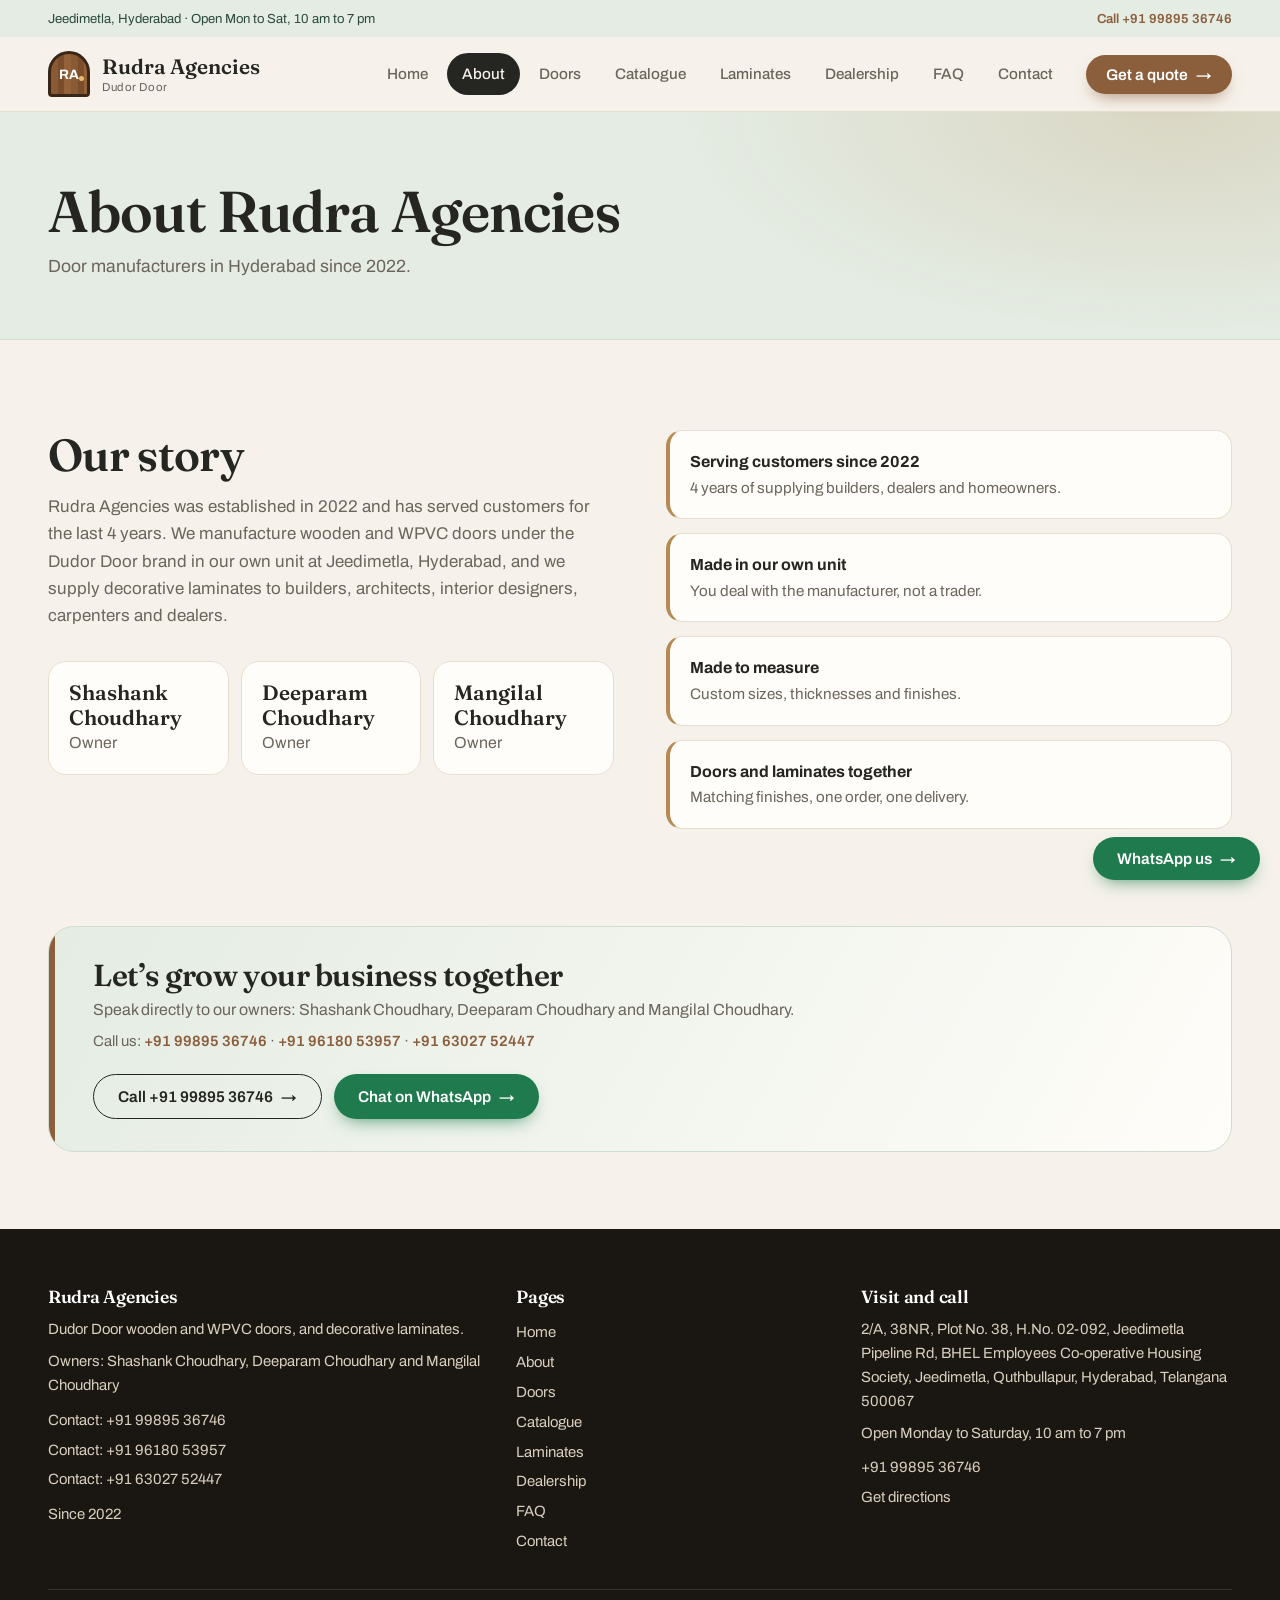
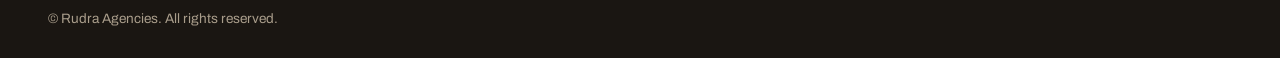
==== commit 1fb8fdf4: "Add files via upload" ====
--- a/about.html
+++ b/about.html
@@ -1,16 +1,16 @@
 <!DOCTYPE html>
 <html lang="en"><head><meta charset="utf-8"><meta name="viewport" content="width=device-width, initial-scale=1, viewport-fit=cover">
-<title>About Us | Rudra Agencies, Door Manufacturers in Hyderabad</title><meta name="description" content="Rudra Agencies, owned by Shashank Sirvi, has made Dudor Door wooden and WPVC doors in Jeedimetla, Hyderabad since 2022.">
+<title>About Us | Rudra Agencies, Door Manufacturers in Hyderabad</title><meta name="description" content="Rudra Agencies, owned by Shashank Choudhary, Deeparam Choudhary and Mangilal Choudhary, has made Dudor Door wooden and WPVC doors in Jeedimetla, Hyderabad since 2022.">
 <link rel="preconnect" href="https://fonts.googleapis.com"><link rel="preconnect" href="https://fonts.gstatic.com" crossorigin>
 <link href="https://fonts.googleapis.com/css2?family=Archivo:wght@400;500;600;700&family=Fraunces:opsz,wght@9..144,500;9..144,600&display=swap" rel="stylesheet">
 <link rel="stylesheet" href="style.css"><script>document.documentElement.classList.add("js");setTimeout(function(){[].forEach.call(document.querySelectorAll(".rv"),function(e){e.classList.add("in")})},3500)</script></head><body data-page="about">
 <div class="util"><div class="wrap"><span>Jeedimetla, Hyderabad · Open Mon to Sat, 10 am to 7 pm</span><a href="tel:+919989536746">Call +91 99895 36746</a></div></div><header class="top"><div class="wrap bar"><a class="logo" href="index.html" aria-label="Rudra Agencies home"><span class="mark" aria-hidden="true">RA</span><span><b>Rudra Agencies</b><small>Dudor Door</small></span></a><button class="burger" aria-label="Open menu" aria-expanded="false"><span></span></button><nav aria-label="Main"><a href="index.html">Home</a><a href="about.html" class="on" aria-current="page">About</a><a href="doors.html">Doors</a><a href="catalogue.html">Catalogue</a><a href="laminates.html">Laminates</a><a href="dealership.html">Dealership</a><a href="faq.html">FAQ</a><a href="contact.html">Contact</a></nav><a class="btn" href="dealership.html">Get a quote</a></div></header>
 <main><div class="pagehead"><div class="wrap"><h1>About Rudra Agencies</h1><p>Door manufacturers in Hyderabad since 2022.</p></div></div><section class="rv"><div class="wrap two">
 <div><h2>Our story</h2><p class="sub">Rudra Agencies was established in 2022 and has served customers for the last 4 years. We manufacture wooden and WPVC doors under the Dudor Door brand in our own unit at Jeedimetla, Hyderabad, and we supply decorative laminates to builders, architects, interior designers, carpenters and dealers.</p>
-<div class="owner"><b>Shashank Sirvi</b>Owner, Rudra Agencies</div></div>
+<div class="owners"><div class="owner"><b>Shashank Choudhary</b>Owner</div><div class="owner"><b>Deeparam Choudhary</b>Owner</div><div class="owner"><b>Mangilal Choudhary</b>Owner</div></div></div>
 <div class="facts"><div class="fact"><b>Serving customers since 2022</b><span>4 years of supplying builders, dealers and homeowners.</span></div>
 <div class="fact"><b>Made in our own unit</b><span>You deal with the manufacturer, not a trader.</span></div>
 <div class="fact"><b>Made to measure</b><span>Custom sizes, thicknesses and finishes.</span></div>
 <div class="fact"><b>Doors and laminates together</b><span>Matching finishes, one order, one delivery.</span></div></div>
-</div></section><section class="cta2 rv"><div class="wrap"><div class="cta-card"><div class="cta-text"><h2>Let’s grow your business together</h2><p>Speak directly to Shashank Sirvi, owner of Rudra Agencies.</p></div><div class="cta-actions"><a class="btn alt" href="tel:+919989536746">Call +91 99895 36746</a><a class="btn" href="https://wa.me/919989536746?text=Hello%2C%20I%20would%20like%20to%20know%20more%20about%20your%20doors%20and%20laminates." target="_blank" rel="noopener">Chat on WhatsApp</a></div></div></div></section></main>
-<footer class="foot2"><div class="wrap"><div class="fgrid"><div><h4>Rudra Agencies</h4><p>Dudor Door wooden and WPVC doors, and decorative laminates.</p><p>Owner: Shashank Sirvi</p><a href="tel:+919989536746">Contact: +91 99895 36746</a><p style="margin-top:8px">Since 2022</p></div><div><h4>Pages</h4><a href="index.html">Home</a><a href="about.html">About</a><a href="doors.html">Doors</a><a href="catalogue.html">Catalogue</a><a href="laminates.html">Laminates</a><a href="dealership.html">Dealership</a><a href="faq.html">FAQ</a><a href="contact.html">Contact</a></div><div><h4>Visit and call</h4><p>2/A, 38NR, Plot No. 38, H.No. 02-092, Jeedimetla Pipeline Rd, BHEL Employees Co-operative Housing Society, Jeedimetla, Quthbullapur, Hyderabad, Telangana 500067</p><p>Open Monday to Saturday, 10 am to 7 pm</p><a href="tel:+919989536746">+91 99895 36746</a><a href="https://maps.app.goo.gl/E9idkD42hNt2owY36" target="_blank" rel="noopener">Get directions</a></div></div><div class="copy">© Rudra Agencies. All rights reserved.</div></div></footer><div class="mbar"><a class="btn" href="tel:+919989536746">Call</a><a class="btn" href="https://wa.me/919989536746?text=Hello%2C%20I%20would%20like%20to%20know%20more%20about%20your%20doors%20and%20laminates." target="_blank" rel="noopener">WhatsApp</a></div><a class="btn fab" href="https://wa.me/919989536746?text=Hello%2C%20I%20would%20like%20to%20know%20more%20about%20your%20doors%20and%20laminates." target="_blank" rel="noopener">WhatsApp us</a><script src="app.js"></script></body></html>
+</div></section><section class="cta2 rv"><div class="wrap"><div class="cta-card"><div class="cta-text"><h2>Let’s grow your business together</h2><p>Speak directly to our owners: Shashank Choudhary, Deeparam Choudhary and Mangilal Choudhary.</p><p class="nums">Call us: <a href="tel:+919989536746">+91 99895 36746</a> · <a href="tel:+919618053957">+91 96180 53957</a> · <a href="tel:+916302752447">+91 63027 52447</a></p></div><div class="cta-actions"><a class="btn alt" href="tel:+919989536746">Call +91 99895 36746</a><a class="btn" href="https://wa.me/919989536746?text=Hello%2C%20I%20would%20like%20to%20know%20more%20about%20your%20doors%20and%20laminates." target="_blank" rel="noopener">Chat on WhatsApp</a></div></div></div></section></main>
+<footer class="foot2"><div class="wrap"><div class="fgrid"><div><h4>Rudra Agencies</h4><p>Dudor Door wooden and WPVC doors, and decorative laminates.</p><p>Owners: Shashank Choudhary, Deeparam Choudhary and Mangilal Choudhary</p><a href="tel:+919989536746">Contact: +91 99895 36746</a><a href="tel:+919618053957">Contact: +91 96180 53957</a><a href="tel:+916302752447">Contact: +91 63027 52447</a><p style="margin-top:8px">Since 2022</p></div><div><h4>Pages</h4><a href="index.html">Home</a><a href="about.html">About</a><a href="doors.html">Doors</a><a href="catalogue.html">Catalogue</a><a href="laminates.html">Laminates</a><a href="dealership.html">Dealership</a><a href="faq.html">FAQ</a><a href="contact.html">Contact</a></div><div><h4>Visit and call</h4><p>2/A, 38NR, Plot No. 38, H.No. 02-092, Jeedimetla Pipeline Rd, BHEL Employees Co-operative Housing Society, Jeedimetla, Quthbullapur, Hyderabad, Telangana 500067</p><p>Open Monday to Saturday, 10 am to 7 pm</p><a href="tel:+919989536746">+91 99895 36746</a><a href="https://maps.app.goo.gl/E9idkD42hNt2owY36" target="_blank" rel="noopener">Get directions</a></div></div><div class="copy">© Rudra Agencies. All rights reserved.</div></div></footer><div class="mbar"><a class="btn" href="tel:+919989536746">Call</a><a class="btn" href="https://wa.me/919989536746?text=Hello%2C%20I%20would%20like%20to%20know%20more%20about%20your%20doors%20and%20laminates." target="_blank" rel="noopener">WhatsApp</a></div><a class="btn fab" href="https://wa.me/919989536746?text=Hello%2C%20I%20would%20like%20to%20know%20more%20about%20your%20doors%20and%20laminates." target="_blank" rel="noopener">WhatsApp us</a><script src="app.js"></script></body></html>
--- a/style.css
+++ b/style.css
@@ -172,7 +172,7 @@
 .pill i{font-style:normal;color:var(--muted);margin-left:6px;font-size:.85rem}.pill:hover{border-color:var(--wal)}
 .pill.on{background:var(--ink);color:var(--bg);border-color:var(--ink)}.pill.on i{color:inherit;opacity:.7}
 .dq{max-width:300px;width:100%}.dcount{color:var(--muted);margin:0 0 20px}
-.dgrid,.feat{display:grid;gap:18px}.dgrid{grid-template-columns:repeat(auto-fill,minmax(150px,1fr))}.feat{grid-template-columns:repeat(6,1fr)}
+.cgrid,.feat{display:grid;gap:18px}.cgrid{grid-template-columns:repeat(auto-fill,minmax(150px,1fr))}.feat{grid-template-columns:repeat(6,1fr)}
 .dcard{display:block;text-decoration:none;background:var(--surface);border:1px solid var(--line);border-radius:16px;padding:8px 8px 12px;cursor:pointer;text-align:center;font:inherit;color:inherit;transition:transform .35s var(--ease),box-shadow .35s}
 .dcard[hidden]{display:none}.dcard:hover{transform:translateY(-5px);box-shadow:var(--sh)}
 .dcard img{display:block;width:100%;height:auto;border-radius:10px;aspect-ratio:214/464;object-fit:cover;background:var(--st1)}
@@ -190,10 +190,37 @@
 @media(max-width:1000px){.burger{display:block}.top .btn{display:none}.feat{grid-template-columns:repeat(3,1fr)}
 nav{position:absolute;left:0;right:0;top:100%;flex-direction:column;background:var(--surface);padding:12px 18px 16px;border-bottom:1px solid var(--line);margin:0;display:flex;opacity:0;visibility:hidden;transform:translateY(-10px);transition:opacity .3s,transform .35s var(--ease),visibility .3s}
 .top.open nav{opacity:1;visibility:visible;transform:none}nav a{padding:13px 16px;font-size:.95rem}}
-@media(max-width:700px){.lbbody{grid-template-columns:1fr;text-align:center;padding:22px 18px}.lbbody img{margin:0 auto;height:52vh}.lbnav{justify-content:center}.dgrid{grid-template-columns:repeat(2,1fr)}}
+@media(max-width:700px){.lbbody{grid-template-columns:1fr;text-align:center;padding:22px 18px}.lbbody img{margin:0 auto;height:52vh}.lbnav{justify-content:center}.cgrid{grid-template-columns:repeat(2,1fr)}}
 
 .dcard{align-self:start}.dcard img{aspect-ratio:auto;outline:1px solid var(--line);outline-offset:-1px}
 .lbmeta{font-weight:600;color:var(--wal)!important;margin:0 0 10px!important}
+
+.pcard .more{display:inline-block;margin:10px 8px 0;font-weight:600;font-size:.9rem;color:var(--wal);text-decoration:none}.pcard .more:hover{text-decoration:underline}
+
+.art.photo{display:flex;align-items:center;justify-content:center;height:320px;padding:16px}
+.art.photo img{width:auto;height:auto;max-width:100%;max-height:100%;object-fit:contain}
+@media(max-width:700px){.art.photo{height:300px}}
+
+.owners{display:grid;grid-template-columns:repeat(auto-fit,minmax(170px,1fr));gap:12px;margin-top:24px}.owners .owner{margin-top:0}
+.numlist{display:grid;gap:8px;margin:6px 8px 0}.pcard .numlist .btn{margin:0;justify-content:center}
+.cta-text .nums{margin-top:8px;font-size:.93rem}.cta-text .nums a{font-weight:600;color:var(--wal);text-decoration:none;white-space:nowrap}
+
+.dgrid{display:grid;grid-template-columns:minmax(0,.9fr) minmax(0,1.1fr);grid-template-areas:"intro form" "call form";gap:28px clamp(32px,5vw,72px);align-items:start}
+.dintro{grid-area:intro}.dgrid form{grid-area:form;position:sticky;top:96px}.dcall{grid-area:call}
+.dcall{background:var(--sage);border:1px solid var(--sage2);border-radius:22px;padding:24px}
+.dcall h3{margin:0 0 4px;font-size:1.35rem}.dcall p{margin:0 0 14px;color:var(--muted)}.dcall .numlist{margin:0}
+.dintro .sub{margin-bottom:22px}
+[data-page="dealership"] .deal{padding:clamp(36px,5vw,56px) 0 clamp(56px,7vw,96px)}
+form .btn{justify-content:center;width:100%}
+input,select{min-height:48px}textarea{min-height:110px}
+@media(max-width:820px){.dgrid{grid-template-columns:minmax(0,1fr);grid-template-areas:"intro" "form" "call";gap:24px}.dgrid form{position:static;padding:22px 18px}.row{grid-template-columns:minmax(0,1fr)}}
+
+.swatches{display:grid;grid-template-columns:repeat(auto-fill,minmax(150px,1fr));gap:18px}
+.swatch{display:block;text-decoration:none;background:var(--bg);border:1px solid var(--line);border-radius:18px;padding:8px 8px 14px;text-align:center;transition:transform .35s var(--ease),box-shadow .35s}
+.swatch:hover{transform:translateY(-5px);box-shadow:var(--sh)}
+.swatch img{display:block;width:100%;height:auto;aspect-ratio:1;object-fit:cover;border-radius:12px;outline:1px solid var(--line);outline-offset:-1px}
+.sname{display:block;margin-top:10px;font-weight:600}.scode{display:block;font-size:.78rem;color:var(--muted)}
+@media(max-width:700px){.swatches{grid-template-columns:repeat(2,1fr)}}
 
 .hdoor{position:relative;height:clamp(320px,46vh,440px);margin:0 auto;max-width:300px}
 .hd{position:absolute;left:50%;bottom:0;height:100%;width:auto;max-width:100%;object-fit:contain;transform:translateX(-50%) scale(.96);opacity:0;transition:opacity .7s var(--ease),transform .7s var(--ease);border-radius:6px 6px 0 0;box-shadow:0 24px 30px -16px rgba(0,0,0,.55)}
